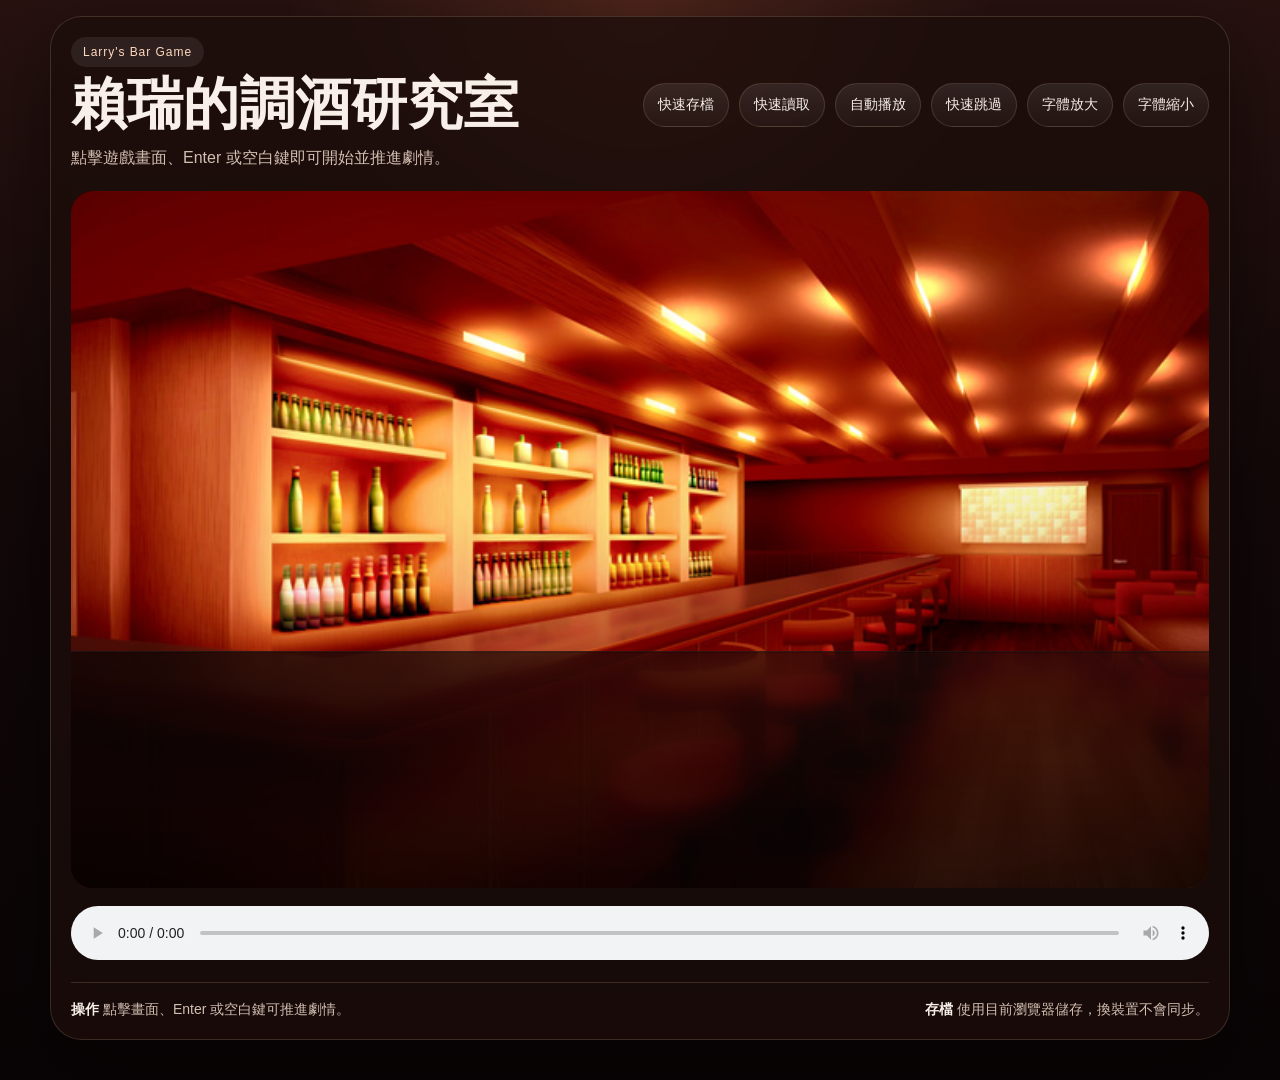
==== public/index.html @ 559b5be3 "Polish mobile framing and hide extra chrome" ====
<!DOCTYPE html>
<html lang="zh-Hant">
<head>
  <meta charset="utf-8">
  <meta name="viewport" content="width=device-width, initial-scale=1">
  <title>賴瑞的調酒研究室</title>
  <meta name="description" content="賴瑞是一名調酒師，玩家需要協助他在平凡生活中找到真愛。這是獨立部署版的《賴瑞的調酒研究室》。">
  <meta property="og:title" content="賴瑞的調酒研究室">
  <meta property="og:description" content="獨立網頁版戀愛互動遊戲。">
  <meta property="og:image" content="assets/cover.png">
  <link rel="icon" href="assets/cover.png">
  <link rel="stylesheet" href="assets/css/game.css">
  <link rel="stylesheet" href="assets/css/gamebtn.css">
  <link rel="stylesheet" href="assets/css/site.css">
  <script src="https://code.jquery.com/jquery-3.3.1.js"></script>
  <script src="assets/js/imagesloaded.pkgd.js"></script>
  <script>
    var firststage = "";
    var test = false;
    var gid = "95Do4vb0";
    var uid = "";
    var debug = "";
    var gamename = "賴瑞的調酒研究室";
    var ismobile = "";
    var framemode = "up";
    var gamecover = "95Do4vb0.png";
    var bigcover = "";
    var defaultfontsize = "16";
    var defaultfontcolor = "#FFFFFF";
    var nowfontsize = defaultfontsize;
    var oldgame = "";
    var musicplayer = "0";
    var simple = false;
    firststage = "start";
    var name_color = "#FF5050";
    loadset = 300;
    var lastAdvanceAt = 0;

    function whichKey(event) {
      if (event instanceof KeyboardEvent) {
        tellStory(true);
      }
    }

    function clickStory(event, id) {
      var now = Date.now();
      if (now - lastAdvanceAt < 220) {
        return;
      }
      lastAdvanceAt = now;
      if (id === "storyframe") {
        tellStory(true);
      }
    }
  </script>
  <script src="assets/js/game.js"></script>
  <script src="assets/js/loadxml.js"></script>
  <script src="assets/js/paint.js"></script>
  <script src="assets/js/utility.js"></script>
  <script src="assets/js/cookies.js"></script>
  <script>
    document.onkeydown = whichKey;

    var autotell = false;
    var storytop = false;
    var fontsizebase = 11.5;
    var is1366 = false;
    var nametageoffset = 0;
    var storymargin = 0.05;
    var storymargintop = 0.22;
    var modifiedstorymargintop = 0.22;
    var fulltellbgcolor = "#000000";
    var tmpdelaytime = 30;
    var initFrame = null;
    var mobileProfileApplied = false;

    function toggleautotell() {
      autotell = !autotell;
      tellStory(true);
      init();
    }

    function toggleskip() {
      if (delaytime > 1) {
        tmpdelaytime = delaytime;
        autotell = true;
        delaytime = 1;
        sys("animation:off");
        tellStory(true);
        init();
      } else {
        autotell = false;
        delaytime = tmpdelaytime;
        if (!ismobile) {
          sys("animation:on");
        }
        init();
      }
    }

    function init() {
      var frame = $("#main_frame");
      var bgwidth = frame.width();
      var sceneHeight = bgwidth * (38 / 62);
      var bgheight = sceneHeight;
      var isNarrowPhone = false;
      var storyOverlap = (25 / 130);

      if (!bgwidth) {
        return;
      }

      $("#effectlayer").css({ height: sceneHeight });
      $("#effectlayer2").css({ height: sceneHeight });
      $("#effectlayer3").css({ height: sceneHeight });
      $("#fulltellframe").css("height", bgheight);
      $("#review").css({ "max-height": $("#main_frame").height() });

      var story = $("#storyframe");
      modifiedstorymargintop = storymargintop;
      var storywidth = story.width();
      ismobile = storywidth < 550 || window.matchMedia("(pointer: coarse)").matches;
      if (ismobile) {
        applyMobileProfile();
        isNarrowPhone = bgwidth <= 430 && window.innerHeight >= 820 && bgheight > bgwidth;
      }
      story.css("height", storywidth * (130 / 620));
      if (storywidth < 650) {
        story.css("height", storywidth / 5);
      }
      if (storywidth < 550) {
        framemode = "down";
        story.css("height", storywidth / 2.2);
        story.css("opacity", 1);
      }
      if (storywidth < 420 || storywidth < 380) {
        framemode = "down";
        story.css("opacity", 1);
      }
      if (isNarrowPhone) {
        story.css("height", Math.max(bgheight * 0.285, 176));
        story.css("opacity", 0.97);
        storyOverlap = (14 / 130);
      }

      var storyheight = story.height();
      story.css("background-size", bgwidth + "px " + storyheight + "px");

      var nametag = $("#nametag");
      var nametagheight = nametag.height();
      if (fulltellmode) {
        nametag.css("top", bgheight - nametagheight);
      }

      if (storytop) {
        story.css("top", bgheight * storytop);
        $("#main_frame").css("min-height", bgheight);
        if (!fulltellmode) {
          nametag.css("top", bgheight - nametagheight);
        }
      } else if (framemode === "down") {
        story.css("top", bgheight - storyOverlap * storyheight);
        $("#main_frame").css("min-height", bgheight + storyheight - storyOverlap * storyheight);
        $("#fulltellframe").css("height", bgheight + storyheight - storyOverlap * storyheight);
        if (!fulltellmode) {
          nametag.css("top", bgheight + nametageoffset - nametagheight);
        }
      } else if (framemode === "up") {
        story.css("top", bgheight - storyheight);
        $("#main_frame").css("min-height", bgheight);
        if (!fulltellmode) {
          nametag.css("top", bgheight - storyheight - nametagheight + nametageoffset + (25 / 130) * storyheight);
        }
      }

      var optionheight = $("#option-container").height();
      var optionoffset = isNarrowPhone ? (bgheight - optionheight) / 1.55 : (bgheight - optionheight) / 1.9;
      $("#option-container").css("top", optionoffset + "px");

      var tell = $("#story");
      var fulltell = $("#fulltell");

      if (closerc) {
        $("#charcenter").css({ height: bgheight * 1.5, top: "-0%", left: "10%" });
        $("#charcenter").css("clip", "rect(0px," + bgwidth * 0.75 + "px," + (bgheight - 2) + "px,0px)");
        $("#charcenter").fadeIn(700);
      } else if (ismobile) {
        var mobileCenterHeight = isNarrowPhone ? bgheight * 0.74 : bgheight * 0.8;
        var mobileSideHeight = isNarrowPhone ? bgheight * 0.66 : bgheight * 0.72;
        var mobileTop = isNarrowPhone ? bgheight * 0.09 : bgheight * 0.05;
        $("#charcenter").css({ clip: "auto", height: mobileCenterHeight, left: "50%", top: mobileTop, transform: "translateX(-50%)" });
        $("#charleft").css({ height: mobileSideHeight, left: isNarrowPhone ? "-14%" : "-8%", top: mobileTop });
        $("#charright").css({ height: mobileSideHeight, left: isNarrowPhone ? "54%" : "50%", top: mobileTop });
        fulltell.css("margin", isNarrowPhone ? bgheight / 8.5 : bgheight / 7.5);
        $("#story").css({ margin: isNarrowPhone ? 12 : 14, "margin-top": isNarrowPhone ? 22 : 26 });
        fontsizebase = 12;
      } else {
        $("#charcenter").css({ clip: "auto", height: bgheight, left: "25%", top: "0", transform: "" });
        $("#charleft").css({ height: bgheight, top: "0" });
        $("#charright").css({ height: bgheight, left: "50%", top: "0" });
        fulltell.css("margin", bgheight / 3.5);
      }

      tell.css({
        "margin-right": storywidth * 0.05 + "px",
        "margin-left": storywidth * storymargin + "px",
        "margin-top": storyheight * modifiedstorymargintop + "px",
        "font-size": nowfontsize / fontsizebase + "em",
        color: "rgba(" + hexToRgb(defaultfontcolor).r + "," + hexToRgb(defaultfontcolor).g + "," + hexToRgb(defaultfontcolor).b + ",0.88)"
      });
      fulltell.css({
        "font-size": nowfontsize / fontsizebase + "em",
        color: "rgba(255,255,255,0.66)"
      });

      $("#fulltellframe").css("background-color", "rgba(" + hexToRgb(fulltellbgcolor).r + "," + hexToRgb(fulltellbgcolor).g + "," + hexToRgb(fulltellbgcolor).b + ",0.66)");
      $("#map").css({ height: bgheight, width: bgwidth });
      $("#player").css({ height: bgheight, width: bgwidth });
      $("#playbtn").text(autotell ? "自動中" : "自動播放");
    }

    function applyMobileProfile() {
      if (mobileProfileApplied) {
        return;
      }

      mobileProfileApplied = true;
      framemode = "down";
      storymargin = 0.04;
      storymargintop = 0.18;
      modifiedstorymargintop = storymargintop;
      fontsizebase = 12.5;
      defaultbgblur = 0;
      changehidetime = 70;
      changeshowtime = 110;
      charfadeouttime = 90;
      charnewtime = 120;
      bgchangehidetime = 0;
      bgchangeshowtime = 160;
      optionshowtime = 120;
      if (!autotell && delaytime > 18) {
        setDelay(18);
      }
    }

    function scheduleInit() {
      if (initFrame !== null) {
        cancelAnimationFrame(initFrame);
      }

      initFrame = requestAnimationFrame(function() {
        initFrame = null;
        init();
      });
    }

    $(window).on("resize", function() {
      scheduleInit();
    });

    $(document).ready(function() {
      $("#sysprompt, #review, #item, #map, #game-functions, #game-savefile, #fulltellframe, #effectlayer, #effectlayer2, #effectlayer3").hide();
      storyhide = true;
      if (window.matchMedia("(max-width: 700px), (pointer: coarse)").matches) {
        ismobile = true;
        applyMobileProfile();
      }
      $("#showingcover").delay(0).fadeOut(1200);
      setCookie(gid, "");
      setCookie(gid + "s", "");
      setCookie(gid + "n", "");
      if (test) {
        setDelay(0);
      } else {
        setDelay(20);
      }
      enableClick();
      importXML("data/game.xml");
    });
  </script>
</head>
<body>
  <div class="page">
    <section class="game-shell">
      <div class="game-shell-top">
        <div>
          <span class="eyebrow">Larry's Bar Game</span>
          <h1>賴瑞的調酒研究室</h1>
          <p>點擊遊戲畫面、Enter 或空白鍵即可開始並推進劇情。</p>
        </div>
        <div class="controls">
          <button class="shell-btn" onclick="save();">快速存檔</button>
          <button class="shell-btn" onclick="load2();">快速讀取</button>
          <button class="shell-btn" id="playbtn" onclick="toggleautotell();">自動播放</button>
          <button class="shell-btn" onclick="toggleskip();">快速跳過</button>
          <button class="shell-btn" onclick="nowfontsize=nowfontsize*1.15; init();">字體放大</button>
          <button class="shell-btn" onclick="nowfontsize=nowfontsize*0.9; init();">字體縮小</button>
        </div>
      </div>

      <div id="main_frame">
        <img id="showingcover" src="assets/cover.png" alt="">
        <div id="fulltellframe" onclick="tellStory(true);"><p id="fulltell" class="fulltell" style="text-align:left;"></p></div>
        <div id="sysprompt"><p class="fulltell"></p></div>
        <div id="review" onclick='$("#review").slideUp(900);'><p id="reviewtell" class="fulltell"></p></div>
        <div id="map">
          <div class="selecting" onclick="selectMap(1);"></div>
          <div class="selecting" onclick="selectMap(2);"></div>
          <div class="selecting" onclick="selectMap(3);"></div>
          <div class="selecting" onclick="selectMap(4);"></div>
          <div class="selecting" onclick="selectMap(5);"></div>
          <div class="selecting" onclick="selectMap(6);"></div>
          <div class="selecting" onclick="selectMap(7);"></div>
          <div class="selecting" onclick="selectMap(8);"></div>
          <div class="selecting" onclick="selectMap(9);"></div>
          <div class="selecting" onclick="selectMap(10);"></div>
          <div class="selecting" onclick="selectMap(11);"></div>
          <div class="selecting" onclick="selectMap(12);"></div>
          <div class="selecting" onclick="selectMap(13);"></div>
          <div class="selecting" onclick="selectMap(14);"></div>
          <div class="selecting" onclick="selectMap(15);"></div>
          <div class="selecting" onclick="selectMap(16);"></div>
        </div>
        <p class="game-info" id="loading-msg"></p>
        <img id="temp_bgimg" src="assets/transparent.png" alt="">
        <img id="bgimg" src="assets/transparent.png" alt="">
        <img id="effectlayer" src="assets/transparent.png" alt="">
        <img id="effectlayer2" src="assets/transparent.png" alt="">
        <img id="effectlayer3" src="assets/transparent.png" alt="">
        <div id="char">
          <img id="charcenter" alt="">
          <img id="charleft" alt="">
          <img id="charright" alt="">
        </div>
        <div id="item"><img id="itemimg" alt=""><p id="itemdesc" class="content-desc"></p></div>
        <div id="option-container"></div>
        <div id="nametag" class="nametag"></div>
        <div id="storyframe" style="display:none; opacity:0.8;" onclick="clickStory(event, id);">
          <p class="story" id="story" style="text-align:left;"></p>
        </div>
        <div id="player"></div>
        <div id="game-functions" class="hidden-support"></div>
        <div id="game-savefile" class="hidden-support"></div>
      </div>

      <div id="music" class="music">
        <audio style="width:100%" id="musicplayer" autoplay controls loop><source src="" type="audio/mpeg">你的瀏覽器不支援 html5 音樂撥放</audio>
      </div>

      <div class="game-footer">
        <div><strong>操作</strong> 點擊畫面、Enter 或空白鍵可推進劇情。</div>
        <div><strong>存檔</strong> 使用目前瀏覽器儲存，換裝置不會同步。</div>
      </div>
    </section>

    <div class="hidden-support">
      <input type="hidden" id="sstage" value="">
      <input type="hidden" id="sline" value="">
      <input type="hidden" id="svars" value="">
      <input type="hidden" id="autosave" value="no">
      <input type="hidden" id="saveid" value="0">
      <input type="hidden" id="n" value="">
      <span id="dummyspan" class="dummyspan"></span>
      <span id="dummyspan2" class="dummyspan2"></span>
      <div class="storyb" id="storyb"></div>
      <div class="load" id="load"></div>
      <div class="load2" id="load2"></div>
      <div class="storyc" id="storyc"></div>
      <div class="dummy" id="dummy"></div>
      <div id="control"></div>
    </div>
  </div>
</body>
</html>
---- public/assets/css/game.css ----
.game-info{
	font-family: Arial, "文泉驛正黑", "WenQuanYi Zen Hei", "儷黑 Pro", "LiHei Pro", "微軟正黑體", "Microsoft JhengHei", "標楷體", DFKai-SB, sans-serif;
	text-decoration: none;
    color: #fdfdfd;
    font-weight: normal;
    margin: 10px;
    word-break: break-all;
	font-size:3em;
	min-height:100px;
	z-index:9;
}
	
.story{
	font-family: Arial, "文泉驛正黑", "WenQuanYi Zen Hei", "儷黑 Pro", "LiHei Pro", "微軟正黑體", "Microsoft JhengHei", "標楷體", DFKai-SB, sans-serif;
	text-decoration: none;
    color: #000000;
    font-weight: normal;

    word-break: break-all;
	font-size:1em;

}

	.selecting{
		position: relative; 
		width: 25%;
		height:25%;
	}

	#map{
        display: -webkit-flex;
        display: flex;
        -webkit-flex-flow: row wrap;
        flex-flow: row wrap;
		position: absolute; 
		left:0px;
		top:0px;
		z-index:40;
		width: 100%;
		height:100%;
		height:auto;	
	}

	#fulltellframe{
		position: absolute; 
		background-color: rgba(0,0,0,0.6);
		left:0px;
		top:0px;
		z-index:25;
		width: 100%;
	-webkit-tap-highlight-color: rgba(0,0,0,0);
    -webkit-touch-callout: none;
    -webkit-user-select: none;
    -khtml-user-select: none;
    -moz-user-select: none;
    -ms-user-select: none;
    user-select: none;
	touch-action: manipulation;

	}

	#sysprompt{
		display:none;
		position: absolute; 
		background-color: rgba(0,0,0,0.7);
		left:0px;
		top:0px;
		z-index:70;
		width: 100%;
		height:100%;
		text-align:left;
		
	}


	#game-functions{
		
		position: absolute; 
		background-color: rgba(0,0,0,0.8);
		left:0px;
		top:0px;
		z-index:60;
		width: 100%;
		height: 100%;
		
	}
	
	#game-savefile{
		
		position: absolute; 
		background-color: rgba(0,0,0,0.8);
		left:0px;
		top:0px;
		z-index:65;
		width: 100%;
		height: 100%;
		
	}

	#review{
		position: absolute; 
		background-color: rgba(0,0,0,0.7);
		left:0px;
		top:0px;
		z-index:55;
		width: 100%;
		padding-bottom:20px;
		overflow: scroll;
		overflow-x: hidden;
		
		text-align:left;
	}

    #review::-webkit-scrollbar {
        width: 8px;
        height: 8px;
    }
    #review::-webkit-scrollbar-track {
        border-radius: 10px;
        background: rgba(0,0,0,0.1);
        border: 1px solid #ccc;
    }
    #review::-webkit-scrollbar-thumb {
        border-radius: 10px;
        background: -webkit-linear-gradient(left, #fff, #e4e4e4);
        background: -moz-linear-gradient(left, #fff, #e4e4e4);
        background: -o-linear-gradient(left, #fff, #e4e4e4);
        background: linear-gradient(left, #fff, #e4e4e4);
        border: 1px solid #aaa;
    }
    #review::-webkit-scrollbar-thumb:hover {
        background: #fff;
    }
    
    #review::-webkit-scrollbar-thumb:active{
        background: -webkit-linear-gradient(left, #22ADD4, #1E98BA);
        background: -moz-linear-gradient(left, #22ADD4, #1E98BA);
        background: -o-linear-gradient(left, #22ADD4, #1E98BA);
        background: linear-gradient(left, #22ADD4, #1E98BA);
    }

	#showingcover{
		padding-top:0;
		position: absolute; 
		background-color: rgba(0,0,0,0.6);
		left:0px;
		top:-0px;
		z-index:40;
		width: 100%;
		height:100%;
		object-fit:cover;
	}

	#player{
		position: absolute; 
		left:0px;
		top:0px;
		width: 100%;
		z-index:50;
		display: none;
		pointer-events: none;
	}

    #msger{
        z-index:200;
    }


	.fulltell{
		font-size: 1em;
		font-weight: bold;
		font-family: Arial, "文泉驛正黑", "WenQuanYi Zen Hei", "儷黑 Pro", "LiHei Pro", "微軟正黑體", "Microsoft JhengHei", "標楷體", DFKai-SB, sans-serif;
		color: rgb(245,245,245);
		z-index:25;		
		margin-left:36px;
		margin-right:6px;
  
		-webkit-user-select: none; 
		-moz-user-select: none;    
		-khtml-user-select: none;  
		-ms-user-select: none;  		
	}


	.content-btn{
	-moz-box-shadow:inset 0px 1px 0px 0px #ffffff;
	-webkit-box-shadow:inset 0px 1px 0px 0px #ffffff;
	box-shadow:inset 0px 1px 0px 0px #ffffff;
	background:-webkit-gradient( linear, left top, left bottom, color-stop(0.05, #ffffff), color-stop(1, #ebebeb) );
	background:-moz-linear-gradient( center top, #ffffff 5%, #ebebeb 100% );
	filter:progid:DXImageTransform.Microsoft.gradient(startColorstr='#ffffff', endColorstr='#ebebeb');
	background-color:#ffffff;
	border-radius: 3px;
	text-indent:0px;
	border:1px solid #dcdcdc;
	
	color:#6b6b6b;
	font-family: Arial, "文泉驛正黑", "WenQuanYi Zen Hei", "儷黑 Pro", "LiHei Pro", "微軟正黑體", "Microsoft JhengHei", "標楷體", DFKai-SB, sans-serif;
	font-size:0.8em;
	font-style:normal;
	height:2.2em;
	line-height:2.2em;
	width:22%;
	text-decoration:none;
	text-align:center;
	text-shadow:1px 1px 0px #ffffff;

	  }

/***************main screen part****************************/

	#main_frame{
		overflow:hidden;
		margin:0 auto;

		position: relative; 
		top:0px;
		left:0px;
		width:100%;
		min-height:300px;
		aspect-ratio: 62 / 38;
		background-color: #000;
		color:#fdfdfd;
		text-align:center;
	}

    #temp_bgimg{
		position: absolute; 
		left:0px;
		top:0px;
		z-index:0;
		width: 100%;
		height:100%;
		object-fit:cover;
	}

	#bgimg{
		position: absolute; 
		left:0px;
		top:0px;
		z-index:0;
		width: 100%;
		height:100%;
		object-fit:cover;
		object-position:center top;
	}


	#effectlayer{
		position: absolute; 
		left:0px;
		top:0px;
		z-index:6;
		width: 100%;
		height:100%;
		object-fit:cover;
	}
	
	#effectlayer2{
		position: absolute; 
		left:0px;
		top:0px;
		z-index:7;
		width: 100%;
		height:100%;
		object-fit:cover;
	}
	
	#effectlayer3{
		position: absolute; 
		left:0px;
		top:0px;
		z-index:8;
		width: 100%;
		height:100%;
		object-fit:cover;
	}

	#storyframe{
		position: absolute; 
		left:0px;
		z-index:10;
		width: 100%;
		height: 250px;
		background-repeat:no-repeat;
		-webkit-tap-highlight-color: rgba(0,0,0,0);
        -webkit-touch-callout: none;
        -webkit-user-select: none;
        -khtml-user-select: none;
        -moz-user-select: none;
		-ms-user-select: none;
		user-select: none;
		touch-action: manipulation;
		backdrop-filter: blur(10px);
	}
	
	.wait-indicator{
        position: absolute;
        right: 12px;
        bottom: 8px;
        pointer-events: none;
        user-select: none;
    }
    
    .wait-indicator span{
        display: inline-block;
        font-size: 40px;
        line-height: 1;
        color: rgba(255,255,255,0.8);
        animation: waitDot 1s infinite;
    }
    
    .wait-indicator span:nth-child(2){
        animation-delay: 0.2s;
    }
    
    .wait-indicator span:nth-child(3){
        animation-delay: 0.4s;
    }
    
    @keyframes waitDot{
        0%, 80%, 100% { opacity: 0.15; }
        40% { opacity: 1; }
    }

	#option-container{
		display:none;
		position:absolute;
		left:5%;
		width:90%;
		z-index:35;
		text-align:center;
	}

	#option-container a{
		display:inline-block;
		width:100%;
		margin:6px 0;
		text-decoration:none;
	}

	#option-container button{
		touch-action: manipulation;
	}


	#charcenter{	
		display: inline-block;
		position: absolute;
		left:25%;
		top:0px;
		z-index:4;
	}

	#charleft{	
	    display: inline-block;
		position: absolute;
		left:0%;
		top:0px;
		z-index:3;
	}

	#charright{	
	    display: inline-block;
		position: absolute;
		left:50%;
		top:0px;
		z-index:3;
	}

	#story{

		font-size: 1.3em;
		font-weight: bold;
		font-family: Arial, "文泉驛正黑", "WenQuanYi Zen Hei", "儷黑 Pro", "LiHei Pro", "微軟正黑體", "Microsoft JhengHei", "標楷體", DFKai-SB, sans-serif;
		color: rgb(245,245,245);

	}


	#item{

		position: absolute; 
		left:34%;
		top:15%;		
		width:32%;
		z-index:5;
		/*background-color: rgba(0,0,0,0.5);*/
	}
	
	#itemdesc{
		background-color:  rgba(0,0,0,0.8);
		color: rgba(250,250,250,0.8);
		padding:10px;
	}


	#control{
		margin:0 auto;
	
		position: relative; 
		z-index:200;
		background-color: #fafafa;
	}



	#nametag{
		display:none;
		position: absolute; 
		left:1em;	
		width:6em;
		text-align:center;
		z-index:11;
	}
	

@media (min-width: 890px) {/*桌機板*/
		/*
		.c1{-webkit-order: 2;order: 2;	}.c2{-webkit-order: 1;order: 1;	}.c3{-webkit-order: 4;order: 4;	}.c4{-webkit-order: 3;order: 3;	}.c5{-webkit-order: 6;order: 6;	}.c6{-webkit-order: 5;order: 5;	}
		*/
		.c1,.c3 {
			 width:78%;
		}
		.c2 ,.c4{
			width:22%;
		}	 

		.container{
			width:85%;
		}
		.container2{
			width:15%;
				background-color: #f6f6f6;
				display:inline;
		}
        .site {
          width: 87%;
          margin-left: auto;
          margin-right: auto;
        }
}

@media (min-width: 1280px) {/*桌機板*/

        .site {
          width: 1200px;
          margin-left: auto;
          margin-right: auto;
        }
}

@media (max-width: 700px) {
	#main_frame{
		aspect-ratio: 62 / 38;
		min-height: 220px;
		border-radius: 14px;
	}

	#story{
		font-size: 1.05em;
		line-height: 1.55;
	}

	#fulltell{
		line-height: 1.6;
	}

	#option-container{
		left: 4%;
		width: 92%;
	}

	#nametag{
		left: 0.8rem;
		width: 5.5em;
	}

	#charcenter,
	#charleft,
	#charright{
		max-width: 62%;
		width: auto;
	}
}

@media (max-width: 430px) and (min-height: 820px) {
	#main_frame{
		aspect-ratio: 62 / 38;
		border-radius: 12px;
	}

	#storyframe{
		border-top: 1px solid rgba(255,255,255,0.08);
		border-radius: 0;
		background:
			linear-gradient(180deg, rgba(6, 4, 4, 0.08), rgba(6, 4, 4, 0.78)),
			linear-gradient(90deg, rgba(24, 14, 12, 0.9), rgba(43, 25, 21, 0.72));
	}

	#story{
		font-size: 0.98em;
		line-height: 1.52;
	}

	#option-container{
		left: 3%;
		width: 94%;
	}

	#charcenter,
	#charleft,
	#charright{
		max-width: 64%;
	}
}
---- public/assets/css/gamebtn.css ----
.option-btn,.nametag{
	-moz-box-shadow:inset 0px 1px 0px 0px #000000;
	-webkit-box-shadow:inset 0px 1px 0px 0px #000000;
	box-shadow:inset 0px 1px 0px 0px #000000;
	filter:progid:DXImageTransform.Microsoft.gradient(startColorstr='#000000', endColorstr='#3d3a3d');
	background-color:rgba(0,0,0,0.5);
	-webkit-border-top-left-radius:0px;
	-moz-border-radius-topleft:0px;
	border-top-left-radius:0px;
	-webkit-border-top-right-radius:0px;
	-moz-border-radius-topright:0px;
	border-top-right-radius:0px;
	-webkit-border-bottom-right-radius:0px;
	-moz-border-radius-bottomright:0px;
	border-bottom-right-radius:0px;
	-webkit-border-bottom-left-radius:0px;
	-moz-border-radius-bottomleft:0px;
	border-bottom-left-radius:0px;
	text-indent:0px;
	border:1px solid #292029;
	display:inline-block;

	color:#f5dff5;
	/*color: rgba(205,183,205, 0.9);*/
	font-family:  Arial, "文泉驛正黑", "WenQuanYi Zen Hei", "儷黑 Pro", "LiHei Pro", "微軟正黑體", "Microsoft JhengHei", "標楷體", DFKai-SB, sans-serif;
	font-size:1em;
	font-weight:bold;
	font-style:normal;
	height:52px;
	line-height:52px;
	width:90%;
	text-decoration:none;
	text-align:center;
	text-shadow:1px 1px 0px #000000;
	touch-action: manipulation;
}
.option-btn:hover {
	background:-webkit-gradient( linear, left top, left bottom, color-stop(0.05, #3d3a3d), color-stop(1, #000000) );
	background:-moz-linear-gradient( center top, #3d3a3d 5%, #000000 100% );
	filter:progid:DXImageTransform.Microsoft.gradient(startColorstr='#3d3a3d', endColorstr='#000000');
	background-color:#3d3a3d;
}

.option-btn:active {
	position:relative;
	top:1px;
}

@media (max-width: 700px) {
	.option-btn,.nametag{
		font-size: 1.02em;
	}

	.option-btn{
		height: 56px;
		line-height: 56px;
		width: 100%;
	}
}
---- public/assets/css/site.css ----
:root {
  --bg: #160d0c;
  --panel: rgba(27, 13, 11, 0.78);
  --panel-strong: rgba(17, 8, 7, 0.92);
  --line: rgba(255, 219, 180, 0.16);
  --text: #f8efe8;
  --muted: #d3beb2;
  --accent: #f0ab67;
  --accent-2: #d96b43;
  --shadow: 0 24px 80px rgba(0, 0, 0, 0.45);
}

* {
  box-sizing: border-box;
}

html, body {
  margin: 0;
  min-height: 100%;
  background:
    radial-gradient(circle at top, rgba(217, 107, 67, 0.22), transparent 28%),
    linear-gradient(180deg, #271210 0%, #120808 45%, #090405 100%);
  color: var(--text);
  font-family: "Microsoft JhengHei", "PingFang TC", sans-serif;
}

body {
  padding: 16px 20px 40px;
}

a {
  color: inherit;
}

.page {
  width: min(1180px, 100%);
  margin: 0 auto;
}

.game-shell {
  background: var(--panel);
  border: 1px solid var(--line);
  box-shadow: var(--shadow);
  backdrop-filter: blur(12px);
}

.eyebrow {
  display: inline-block;
  margin-bottom: 10px;
  padding: 8px 12px;
  border-radius: 999px;
  letter-spacing: 0.08em;
  font-size: 12px;
  color: #ffd9bf;
  background: rgba(255, 255, 255, 0.08);
}

.game-shell-top h1 {
  margin: 0 0 14px;
  font-size: clamp(34px, 5vw, 56px);
  line-height: 0.95;
}

.game-shell-top p {
  margin: 0;
  max-width: 48rem;
  color: var(--muted);
  font-size: 16px;
  line-height: 1.8;
}

.game-shell {
  border-radius: 32px;
  padding: 20px;
}

.game-shell-top {
  display: flex;
  flex-wrap: wrap;
  justify-content: space-between;
  gap: 16px;
  align-items: center;
  margin-bottom: 18px;
}

.game-shell-top h2 {
  margin: 0;
  font-size: 22px;
}

.controls {
  display: flex;
  flex-wrap: wrap;
  gap: 10px;
}

.shell-btn {
  border: 1px solid rgba(255, 219, 180, 0.14);
  background: linear-gradient(180deg, rgba(255,255,255,0.09), rgba(255,255,255,0.03));
  color: var(--text);
  border-radius: 999px;
  padding: 10px 14px;
  cursor: pointer;
  font-size: 14px;
  min-height: 44px;
  touch-action: manipulation;
}

.shell-btn:hover {
  border-color: rgba(240, 171, 103, 0.45);
}

#main_frame {
  border-radius: 22px;
}

#control {
  display: none;
}

#storyframe {
  background:
    linear-gradient(180deg, rgba(0,0,0,0.08), rgba(0,0,0,0.72)),
    linear-gradient(90deg, rgba(15,8,7,0.95), rgba(42,22,18,0.58));
  border-top: 1px solid rgba(255,255,255,0.08);
}

#nametag {
  background: rgba(20, 10, 8, 0.9);
}

#loading-msg {
  position: absolute;
  inset: 0;
  margin: auto;
  z-index: 2;
}

#music {
  margin-top: 18px;
}

.game-footer {
  display: flex;
  flex-wrap: wrap;
  justify-content: space-between;
  gap: 18px;
  margin-top: 18px;
  padding-top: 18px;
  border-top: 1px solid var(--line);
  color: var(--muted);
  font-size: 14px;
}

.game-footer strong {
  color: var(--text);
}

.hidden-support {
  display: none !important;
}

@media (max-width: 900px) {
  body {
    padding: 8px 8px 18px;
  }

  .game-shell {
    border-radius: 18px;
    padding: 8px;
  }

  .game-shell-top {
    display: none;
  }

  #music {
    display: none;
  }

  .game-footer {
    display: none;
  }
}

@media (max-width: 430px) and (min-height: 820px) {
  body {
    padding:
      max(6px, env(safe-area-inset-top))
      6px
      max(18px, env(safe-area-inset-bottom));
  }

  .game-shell {
    padding: 6px;
    border-radius: 14px;
  }
}
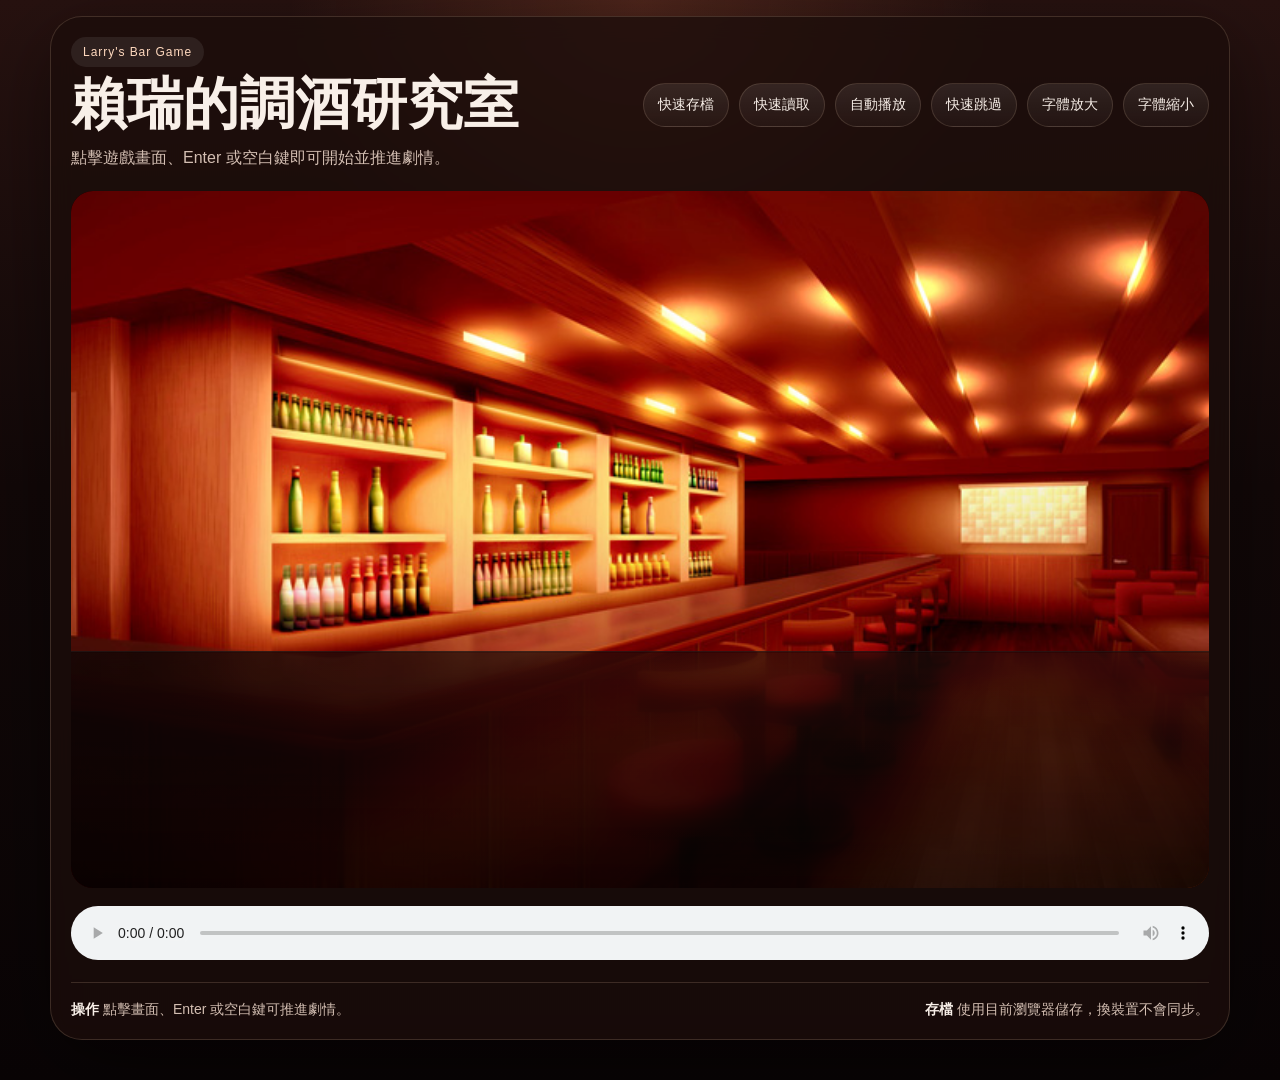
==== commit fe4dd294: "Apply dedicated mobile game layout" ====
--- a/public/index.html
+++ b/public/index.html
@@ -174,7 +174,8 @@
       }
 
       var optionheight = $("#option-container").height();
-      var optionoffset = isNarrowPhone ? (bgheight - optionheight) / 1.55 : (bgheight - optionheight) / 1.9;
+      var storyTop = parseFloat(story.css("top")) || 0;
+      var optionoffset = ismobile ? (storyTop + 12) : (bgheight - optionheight) / 1.9;
       $("#option-container").css("top", optionoffset + "px");
 
       var tell = $("#story");
@@ -264,6 +265,9 @@
       if (window.matchMedia("(max-width: 700px), (pointer: coarse)").matches) {
         ismobile = true;
         applyMobileProfile();
+        document.body.classList.add("mobile-device");
+      } else {
+        document.body.classList.remove("mobile-device");
       }
       $("#showingcover").delay(0).fadeOut(1200);
       setCookie(gid, "");
--- a/public/assets/css/game.css
+++ b/public/assets/css/game.css
@@ -341,6 +341,26 @@
 
 	#option-container button{
 		touch-action: manipulation;
+	}
+
+	body.mobile-device #option-container{
+		left: 4%;
+		width: 92%;
+		z-index: 12;
+	}
+
+	body.mobile-device #option-container a{
+		margin: 4px 0;
+	}
+
+	body.mobile-device #option-container .option-btn{
+		height: 44px;
+		line-height: 44px;
+		font-size: 0.96em;
+	}
+
+	body.mobile-device #storyframe{
+		opacity: 0.96 !important;
 	}
 
 
--- a/public/assets/css/site.css
+++ b/public/assets/css/site.css
@@ -160,6 +160,21 @@
   display: none !important;
 }
 
+body.mobile-device {
+  padding: max(6px, env(safe-area-inset-top)) 6px max(12px, env(safe-area-inset-bottom));
+}
+
+body.mobile-device .game-shell {
+  padding: 6px;
+  border-radius: 14px;
+}
+
+body.mobile-device .game-shell-top,
+body.mobile-device #music,
+body.mobile-device .game-footer {
+  display: none !important;
+}
+
 @media (max-width: 900px) {
   body {
     padding: 8px 8px 18px;
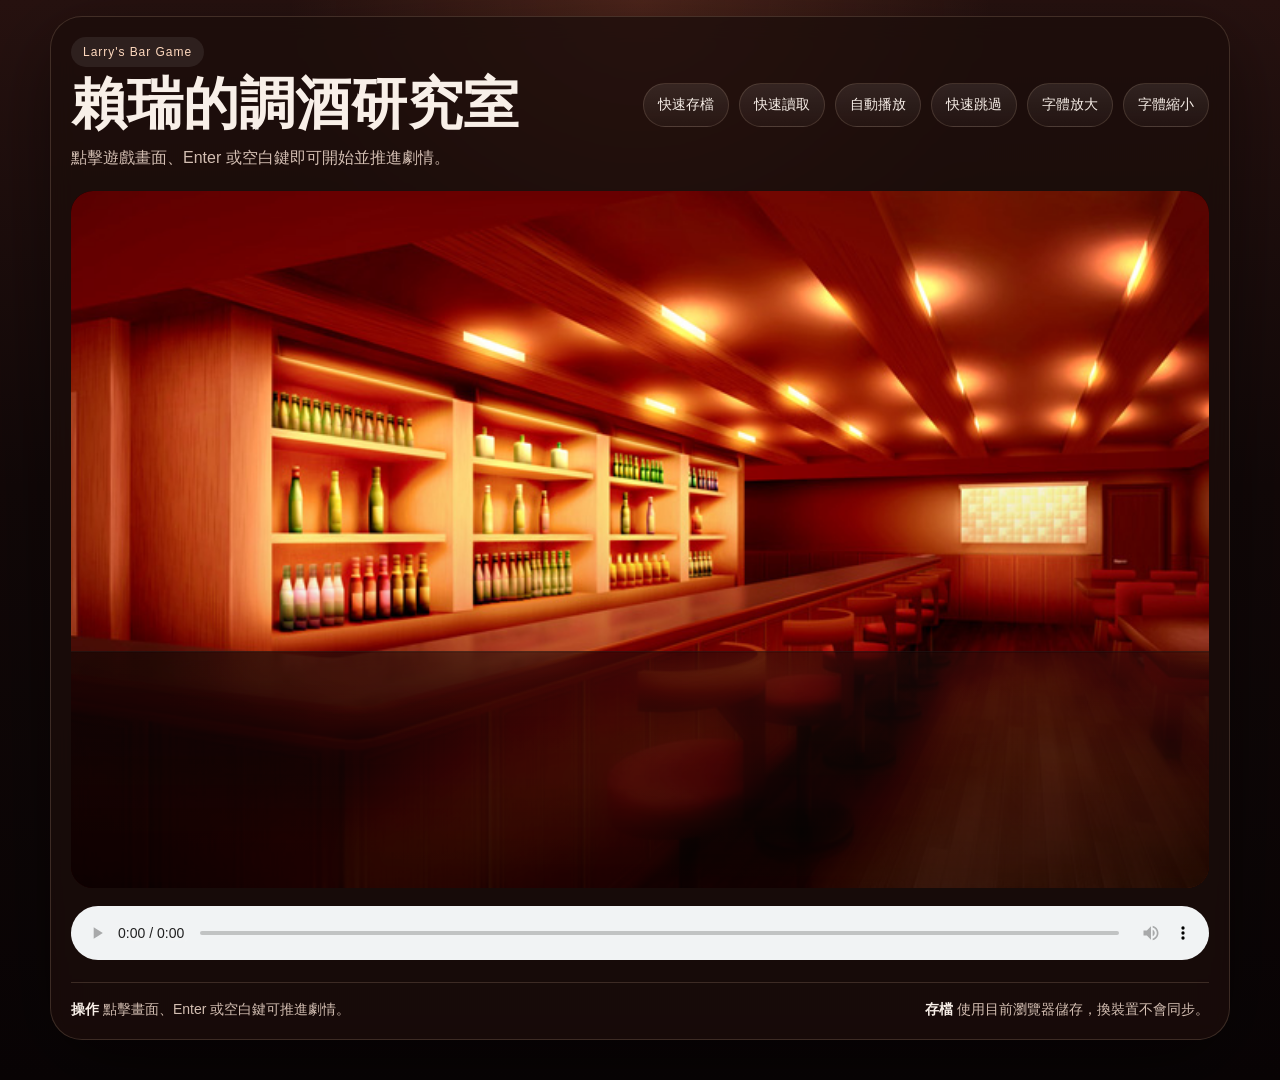
==== commit 7700a7b8: "Refine mobile choice placement" ====
--- a/public/index.html
+++ b/public/index.html
@@ -175,7 +175,9 @@
 
       var optionheight = $("#option-container").height();
       var storyTop = parseFloat(story.css("top")) || 0;
-      var optionoffset = ismobile ? (storyTop + 12) : (bgheight - optionheight) / 1.9;
+      var optionoffset = ismobile
+        ? (storyTop + Math.min(Math.max(storyheight * 0.34, 64), 92))
+        : (bgheight - optionheight) / 1.9;
       $("#option-container").css("top", optionoffset + "px");
 
       var tell = $("#story");
--- a/public/assets/css/game.css
+++ b/public/assets/css/game.css
@@ -350,13 +350,13 @@
 	}
 
 	body.mobile-device #option-container a{
-		margin: 4px 0;
+		margin: 3px 0;
 	}
 
 	body.mobile-device #option-container .option-btn{
-		height: 44px;
-		line-height: 44px;
-		font-size: 0.96em;
+		height: 40px;
+		line-height: 40px;
+		font-size: 0.92em;
 	}
 
 	body.mobile-device #storyframe{
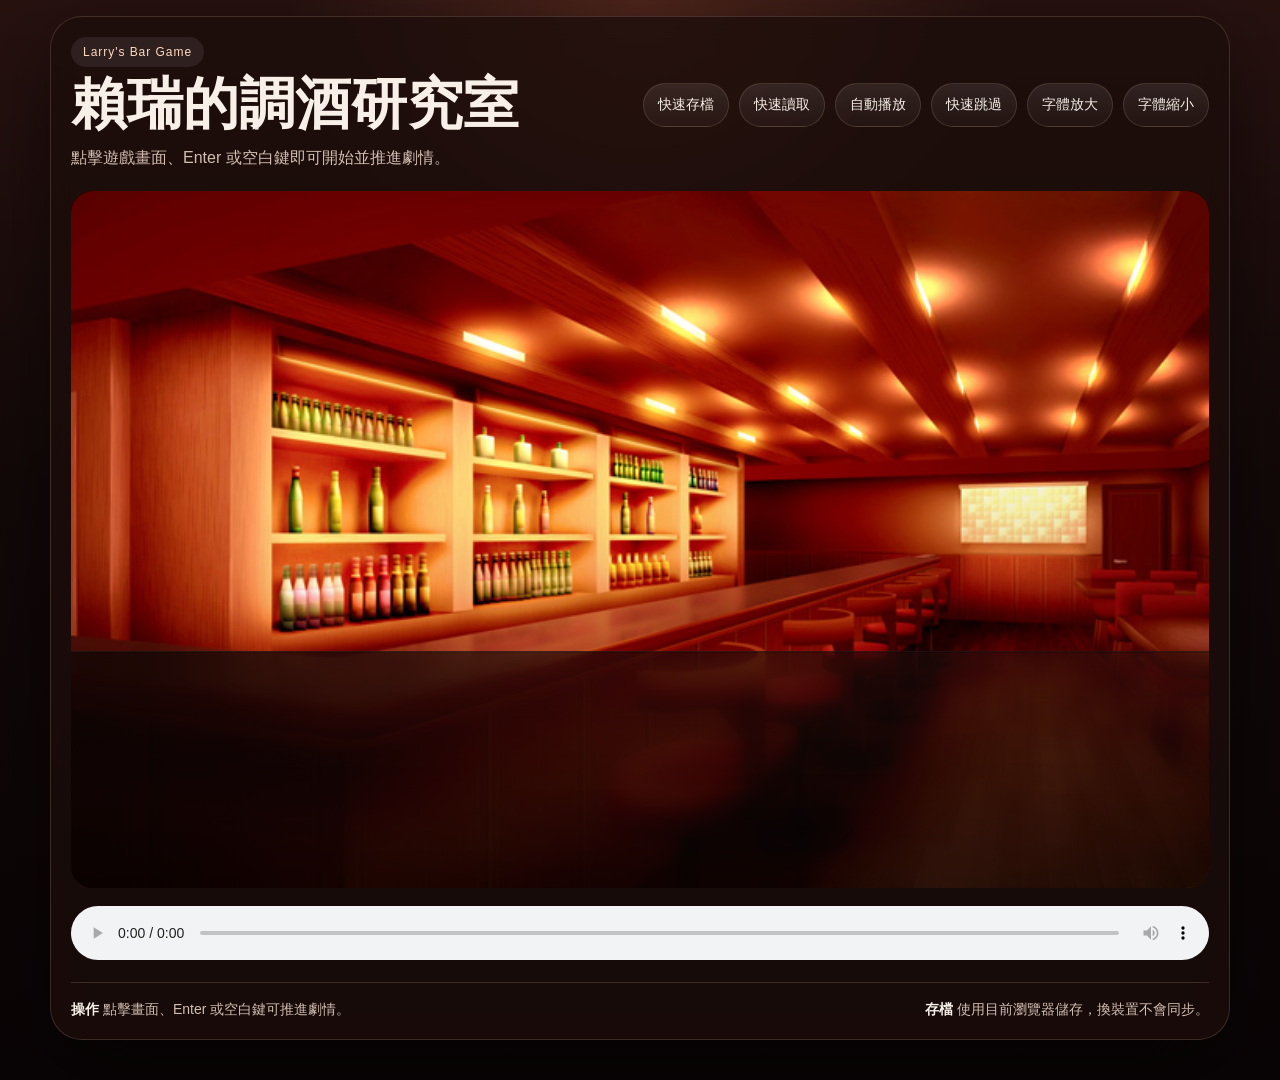
==== commit e13742dc: "Move mobile choices below prompt text" ====
--- a/public/index.html
+++ b/public/index.html
@@ -176,7 +176,7 @@
       var optionheight = $("#option-container").height();
       var storyTop = parseFloat(story.css("top")) || 0;
       var optionoffset = ismobile
-        ? (storyTop + Math.min(Math.max(storyheight * 0.34, 64), 92))
+        ? (storyTop + Math.min(Math.max(storyheight * 0.56, 108), 148))
         : (bgheight - optionheight) / 1.9;
       $("#option-container").css("top", optionoffset + "px");
 
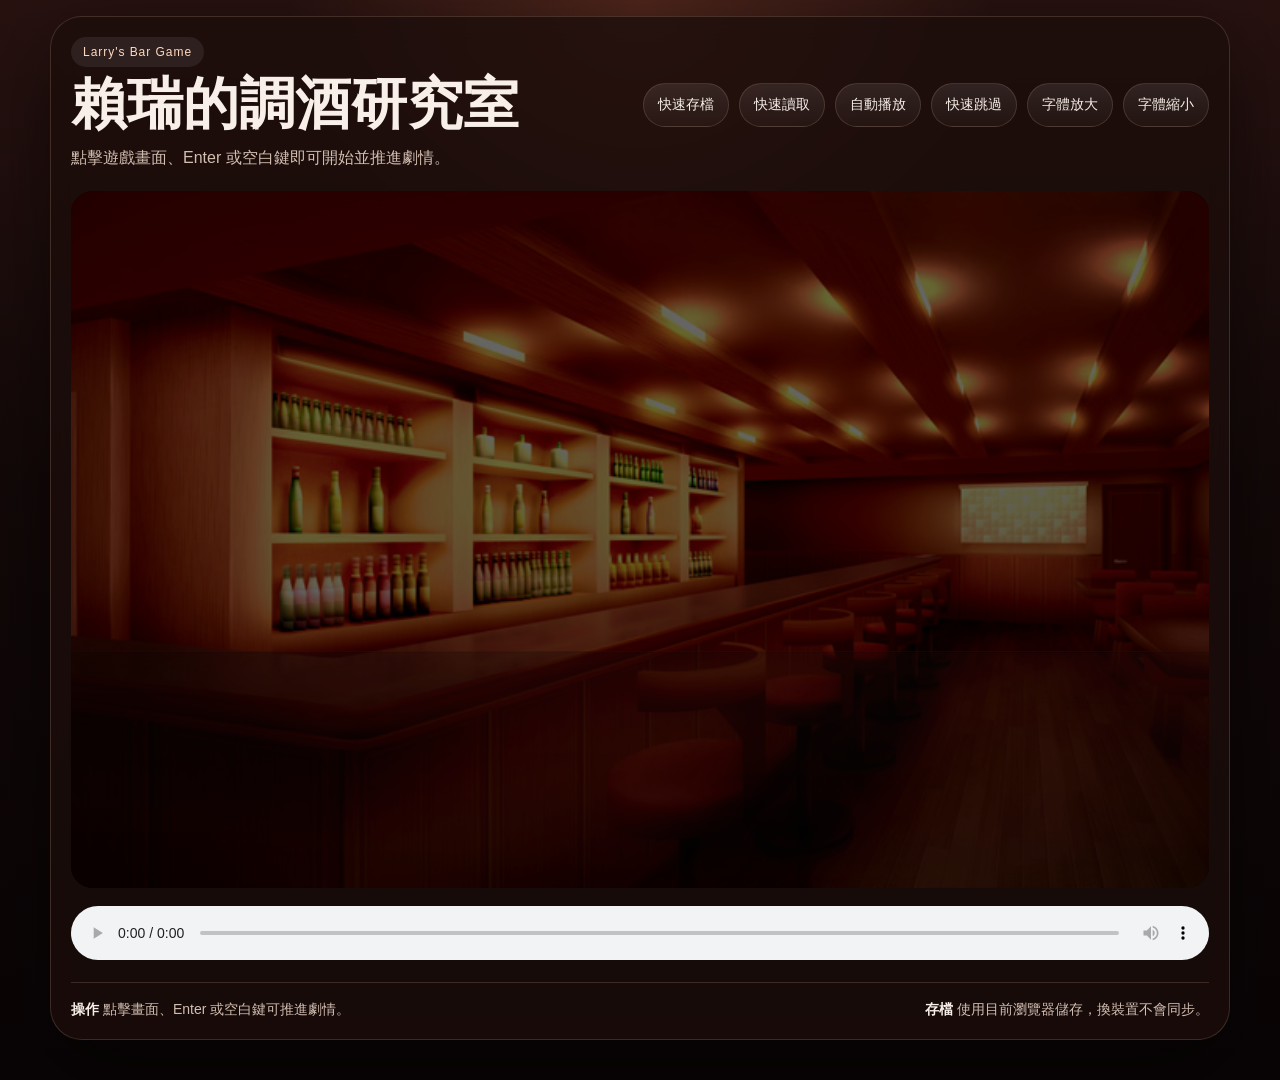
==== commit ff80b864: "Use inline dialogue choices on mobile" ====
--- a/public/index.html
+++ b/public/index.html
@@ -179,6 +179,9 @@
         ? (storyTop + Math.min(Math.max(storyheight * 0.56, 108), 148))
         : (bgheight - optionheight) / 1.9;
       $("#option-container").css("top", optionoffset + "px");
+      if (ismobile) {
+        $("#option-container").hide().html("");
+      }
 
       var tell = $("#story");
       var fulltell = $("#fulltell");
@@ -229,6 +232,7 @@
 
       mobileProfileApplied = true;
       framemode = "down";
+      textoption = true;
       storymargin = 0.04;
       storymargintop = 0.18;
       modifiedstorymargintop = storymargintop;
--- a/public/assets/css/game.css
+++ b/public/assets/css/game.css
@@ -344,19 +344,24 @@
 	}
 
 	body.mobile-device #option-container{
-		left: 4%;
-		width: 92%;
-		z-index: 12;
-	}
-
-	body.mobile-device #option-container a{
-		margin: 3px 0;
-	}
-
-	body.mobile-device #option-container .option-btn{
-		height: 40px;
-		line-height: 40px;
-		font-size: 0.92em;
+		display: none !important;
+	}
+
+	body.mobile-device #story a{
+		display: block;
+		margin: 10px 0;
+		padding: 12px 14px;
+		border: 1px solid rgba(255,255,255,0.12);
+		border-radius: 14px;
+		background: rgba(0,0,0,0.34);
+		color: rgba(255,255,255,0.96);
+		text-decoration: none;
+		text-align: center;
+	}
+
+	body.mobile-device #story br + a,
+	body.mobile-device #story font + a{
+		margin-top: 14px;
 	}
 
 	body.mobile-device #storyframe{
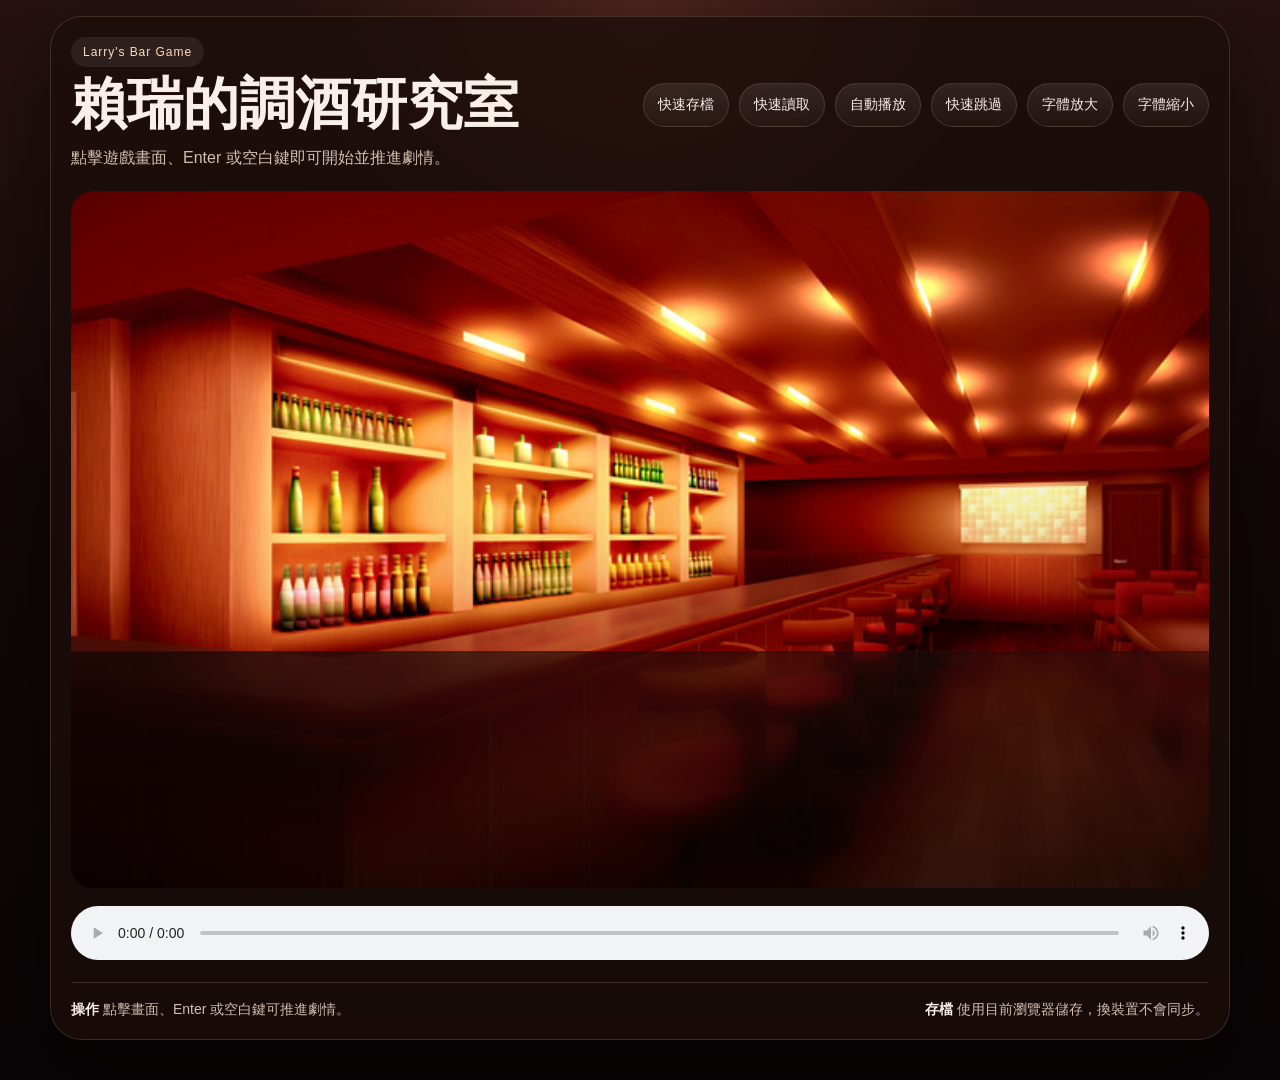
==== commit e43e6d04: "Restore floating mobile choices with dedicated layout" ====
--- a/public/index.html
+++ b/public/index.html
@@ -176,12 +176,9 @@
       var optionheight = $("#option-container").height();
       var storyTop = parseFloat(story.css("top")) || 0;
       var optionoffset = ismobile
-        ? (storyTop + Math.min(Math.max(storyheight * 0.56, 108), 148))
+        ? (storyTop + Math.min(Math.max(storyheight * 0.78, 132), 172))
         : (bgheight - optionheight) / 1.9;
       $("#option-container").css("top", optionoffset + "px");
-      if (ismobile) {
-        $("#option-container").hide().html("");
-      }
 
       var tell = $("#story");
       var fulltell = $("#fulltell");
@@ -232,7 +229,7 @@
 
       mobileProfileApplied = true;
       framemode = "down";
-      textoption = true;
+      textoption = false;
       storymargin = 0.04;
       storymargintop = 0.18;
       modifiedstorymargintop = storymargintop;
--- a/public/assets/css/game.css
+++ b/public/assets/css/game.css
@@ -344,24 +344,23 @@
 	}
 
 	body.mobile-device #option-container{
-		display: none !important;
-	}
-
-	body.mobile-device #story a{
-		display: block;
-		margin: 10px 0;
-		padding: 12px 14px;
+		left: 4%;
+		width: 92%;
+		z-index: 18;
+	}
+
+	body.mobile-device #option-container a{
+		margin: 4px 0;
+	}
+
+	body.mobile-device #option-container .option-btn{
+		width: 100% !important;
+		height: 44px;
+		line-height: 44px;
+		font-size: 0.92em;
+		border-radius: 12px;
+		background: rgba(10, 7, 7, 0.9);
 		border: 1px solid rgba(255,255,255,0.12);
-		border-radius: 14px;
-		background: rgba(0,0,0,0.34);
-		color: rgba(255,255,255,0.96);
-		text-decoration: none;
-		text-align: center;
-	}
-
-	body.mobile-device #story br + a,
-	body.mobile-device #story font + a{
-		margin-top: 14px;
 	}
 
 	body.mobile-device #storyframe{
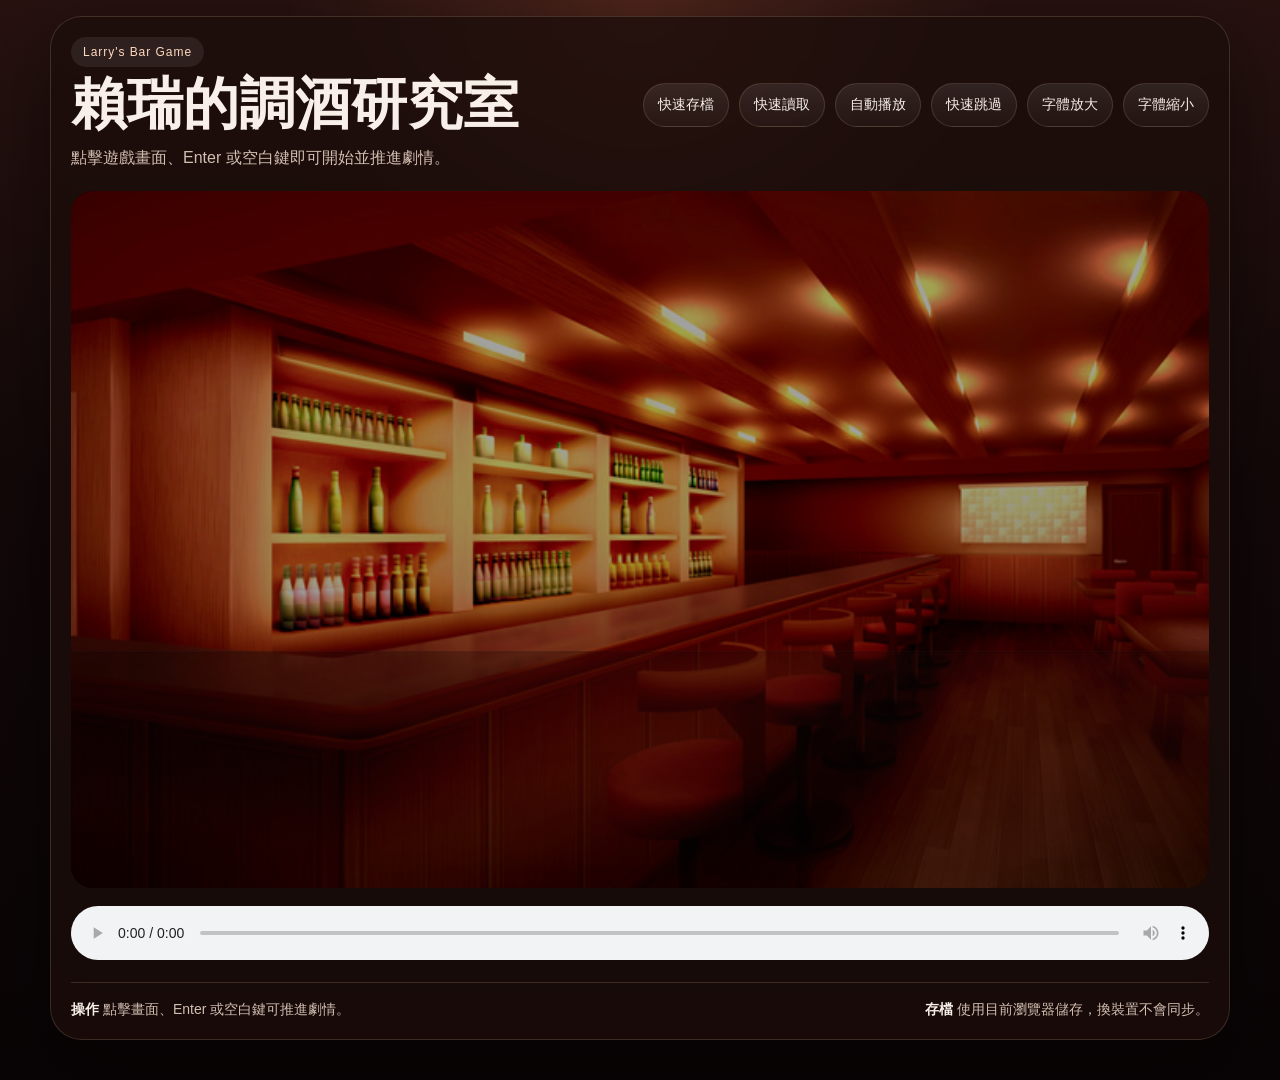
==== commit 4317fe3d: "Build dedicated iPhone-style mobile game layout" ====
--- a/public/index.html
+++ b/public/index.html
@@ -137,6 +137,9 @@
         framemode = "down";
         story.css("opacity", 1);
       }
+      if (ismobile) {
+        story.css("height", Math.max(bgheight * 0.34, story.height()));
+      }
       if (isNarrowPhone) {
         story.css("height", Math.max(bgheight * 0.285, 176));
         story.css("opacity", 0.97);
@@ -176,9 +179,10 @@
       var optionheight = $("#option-container").height();
       var storyTop = parseFloat(story.css("top")) || 0;
       var optionoffset = ismobile
-        ? (storyTop + Math.min(Math.max(storyheight * 0.78, 132), 172))
+        ? (storyTop + Math.min(Math.max(storyheight * 0.42, 82), 112))
         : (bgheight - optionheight) / 1.9;
       $("#option-container").css("top", optionoffset + "px");
+      $("#option-container").css("max-height", ismobile ? Math.max(storyheight - 94, 92) + "px" : "");
 
       var tell = $("#story");
       var fulltell = $("#fulltell");
@@ -290,12 +294,12 @@
   <div class="page">
     <section class="game-shell">
       <div class="game-shell-top">
-        <div>
+        <div class="intro-panel">
           <span class="eyebrow">Larry's Bar Game</span>
           <h1>賴瑞的調酒研究室</h1>
           <p>點擊遊戲畫面、Enter 或空白鍵即可開始並推進劇情。</p>
         </div>
-        <div class="controls">
+        <div class="controls controls-panel">
           <button class="shell-btn" onclick="save();">快速存檔</button>
           <button class="shell-btn" onclick="load2();">快速讀取</button>
           <button class="shell-btn" id="playbtn" onclick="toggleautotell();">自動播放</button>
--- a/public/assets/css/game.css
+++ b/public/assets/css/game.css
@@ -347,6 +347,8 @@
 		left: 4%;
 		width: 92%;
 		z-index: 18;
+		overflow-y: auto;
+		padding-right: 2px;
 	}
 
 	body.mobile-device #option-container a{
@@ -355,8 +357,8 @@
 
 	body.mobile-device #option-container .option-btn{
 		width: 100% !important;
-		height: 44px;
-		line-height: 44px;
+		height: 46px;
+		line-height: 46px;
 		font-size: 0.92em;
 		border-radius: 12px;
 		background: rgba(10, 7, 7, 0.9);
--- a/public/assets/css/site.css
+++ b/public/assets/css/site.css
@@ -165,16 +165,46 @@
 }
 
 body.mobile-device .game-shell {
+  display: flex;
+  flex-direction: column;
+  gap: 8px;
   padding: 6px;
   border-radius: 14px;
 }
 
-body.mobile-device .game-shell-top,
 body.mobile-device #music,
 body.mobile-device .game-footer {
   display: none !important;
 }
 
+body.mobile-device .game-shell-top {
+  order: 2;
+  display: block !important;
+  margin: 0;
+}
+
+body.mobile-device .game-shell-top .intro-panel {
+  display: none !important;
+}
+
+body.mobile-device #main_frame {
+  order: 1;
+}
+
+body.mobile-device .controls {
+  display: grid;
+  grid-template-columns: repeat(3, minmax(0, 1fr));
+  gap: 8px;
+  width: 100%;
+}
+
+body.mobile-device .shell-btn {
+  width: 100%;
+  min-height: 42px;
+  padding: 10px 6px;
+  font-size: 13px;
+}
+
 @media (max-width: 900px) {
   body {
     padding: 8px 8px 18px;
@@ -185,15 +215,9 @@
     padding: 8px;
   }
 
-  .game-shell-top {
-    display: none;
-  }
-
-  #music {
-    display: none;
-  }
-
-  .game-footer {
+  body:not(.mobile-device) .game-shell-top,
+  body:not(.mobile-device) #music,
+  body:not(.mobile-device) .game-footer {
     display: none;
   }
 }
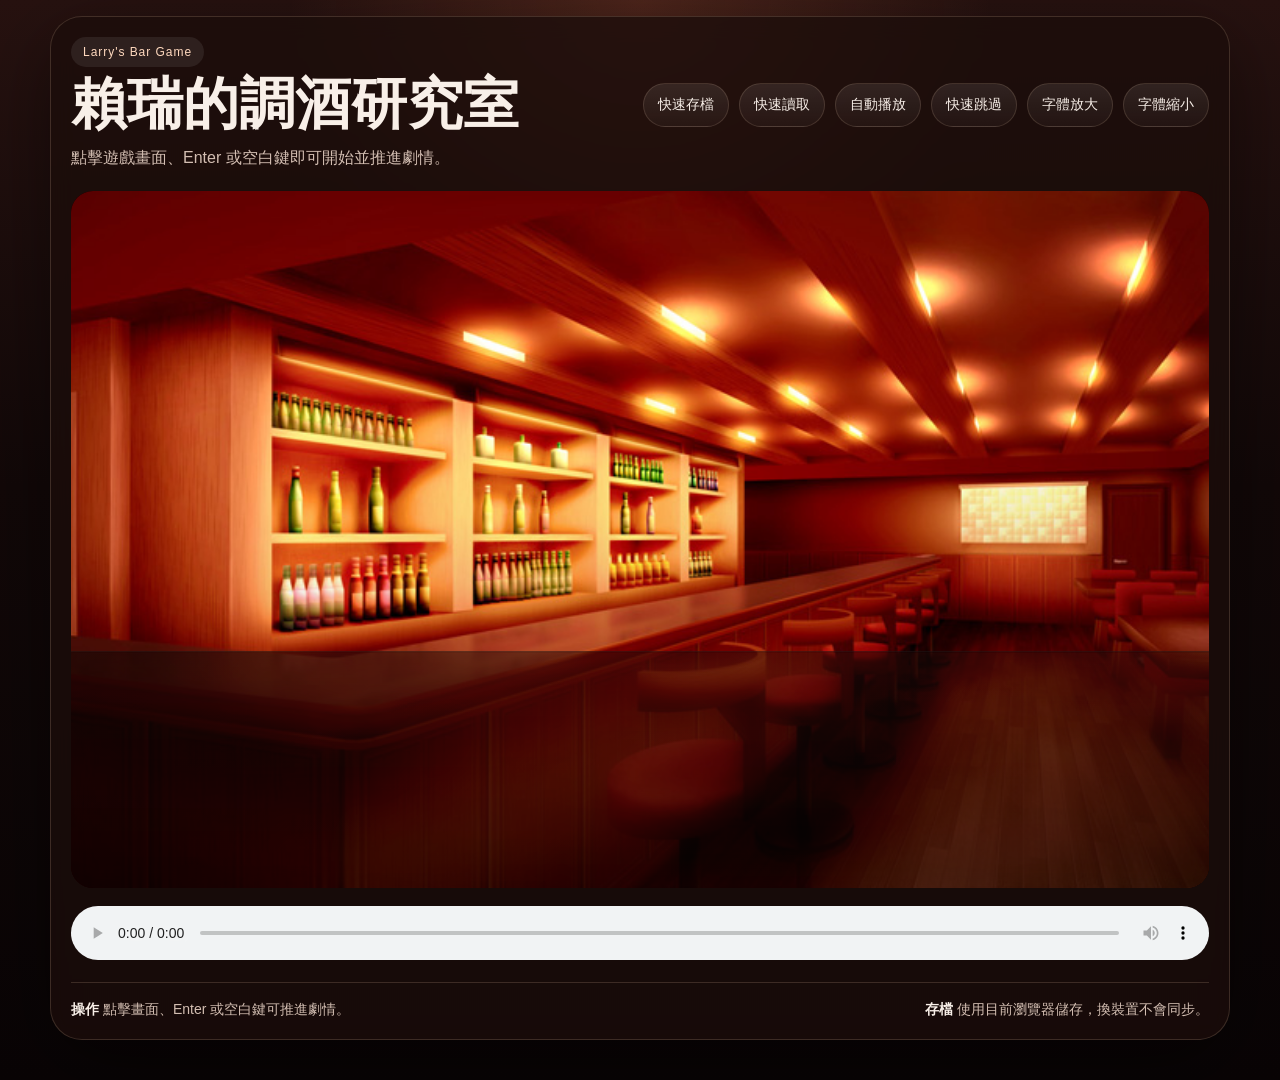
==== commit 7c25c012: "Anchor mobile choices to dialogue bottom" ====
--- a/public/index.html
+++ b/public/index.html
@@ -177,12 +177,17 @@
       }
 
       var optionheight = $("#option-container").height();
-      var storyTop = parseFloat(story.css("top")) || 0;
-      var optionoffset = ismobile
-        ? (storyTop + Math.min(Math.max(storyheight * 0.42, 82), 112))
-        : (bgheight - optionheight) / 1.9;
-      $("#option-container").css("top", optionoffset + "px");
-      $("#option-container").css("max-height", ismobile ? Math.max(storyheight - 94, 92) + "px" : "");
+      if (ismobile) {
+        $("#option-container").css("top", "");
+        $("#option-container").css("bottom", "14px");
+        $("#option-container").css("max-height", Math.max(storyheight - 72, 96) + "px");
+      } else {
+        var storyTop = parseFloat(story.css("top")) || 0;
+        var optionoffset = (bgheight - optionheight) / 1.9;
+        $("#option-container").css("bottom", "");
+        $("#option-container").css("top", optionoffset + "px");
+        $("#option-container").css("max-height", "");
+      }
 
       var tell = $("#story");
       var fulltell = $("#fulltell");
--- a/public/assets/css/game.css
+++ b/public/assets/css/game.css
@@ -349,6 +349,8 @@
 		z-index: 18;
 		overflow-y: auto;
 		padding-right: 2px;
+		top: auto !important;
+		bottom: 14px;
 	}
 
 	body.mobile-device #option-container a{
--- a/public/assets/css/site.css
+++ b/public/assets/css/site.css
@@ -164,6 +164,10 @@
   padding: max(6px, env(safe-area-inset-top)) 6px max(12px, env(safe-area-inset-bottom));
 }
 
+body.mobile-device .page {
+  width: min(430px, 100%);
+}
+
 body.mobile-device .game-shell {
   display: flex;
   flex-direction: column;
